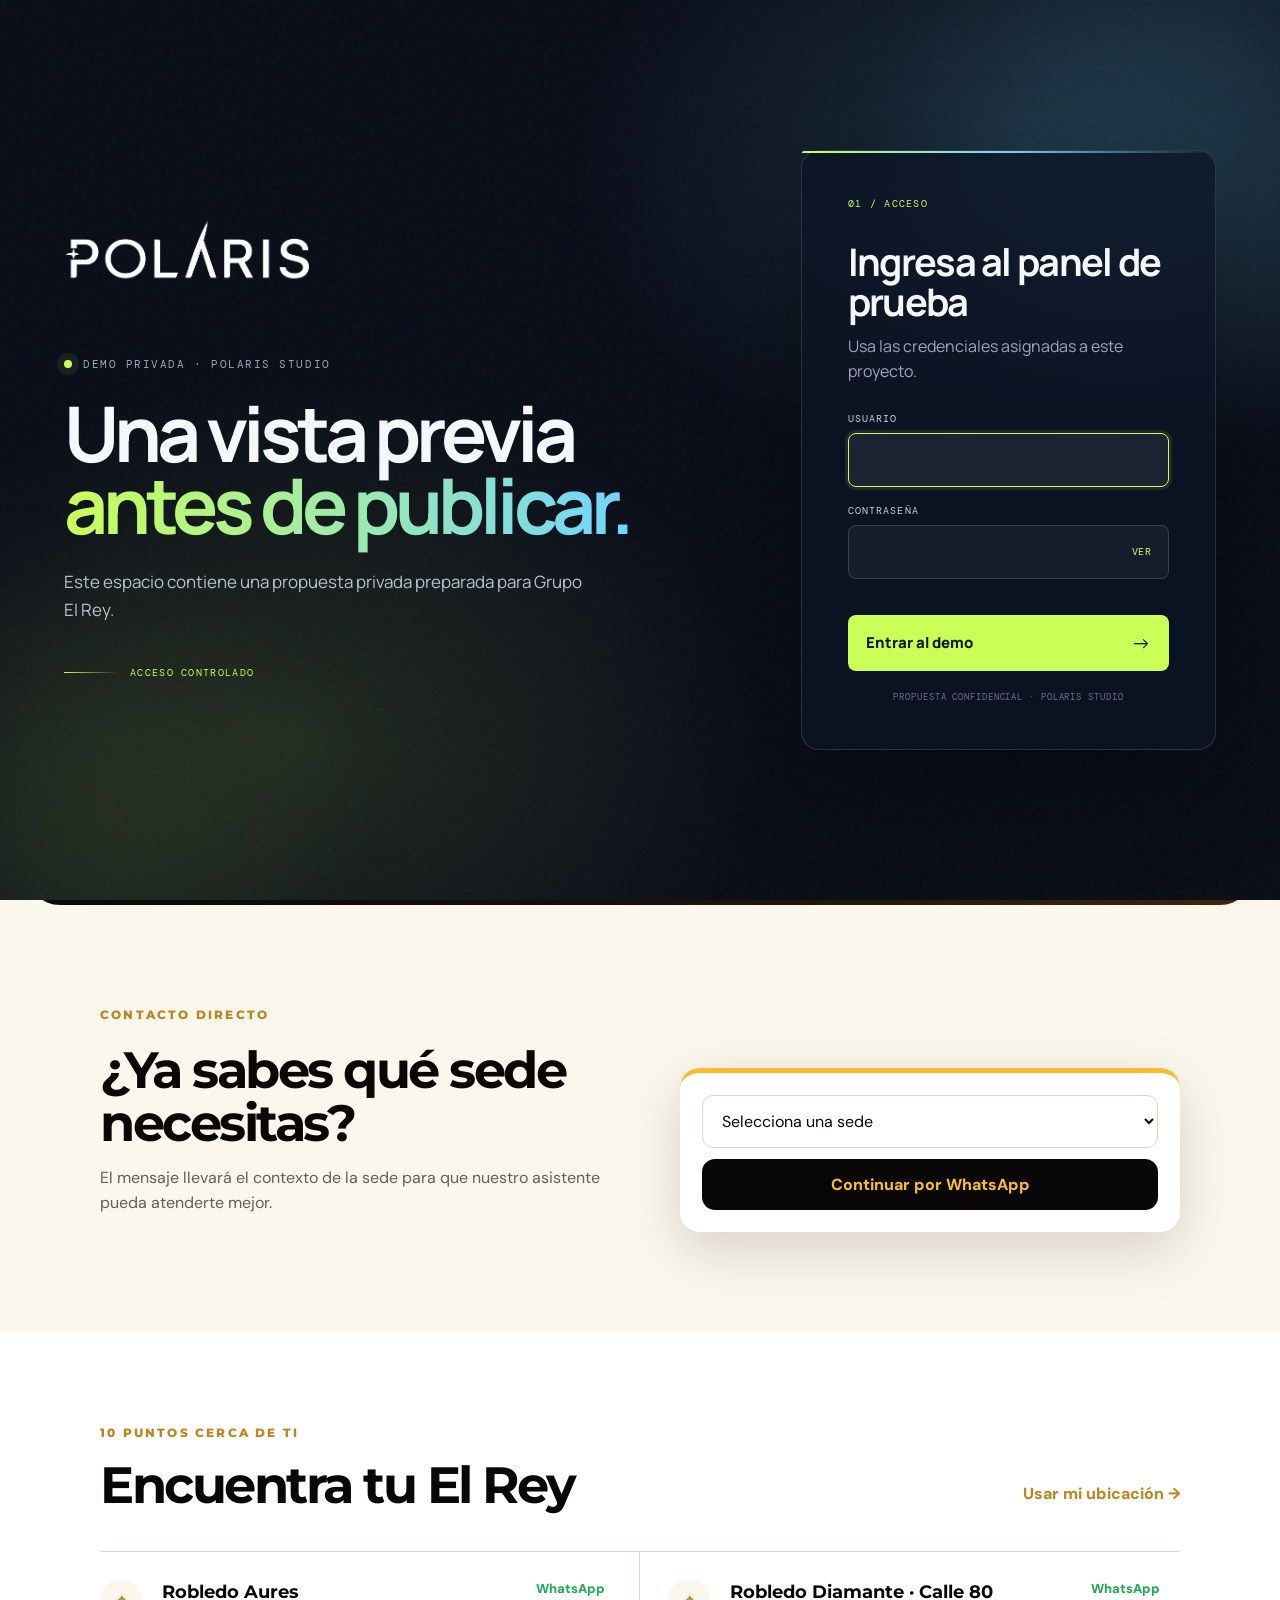
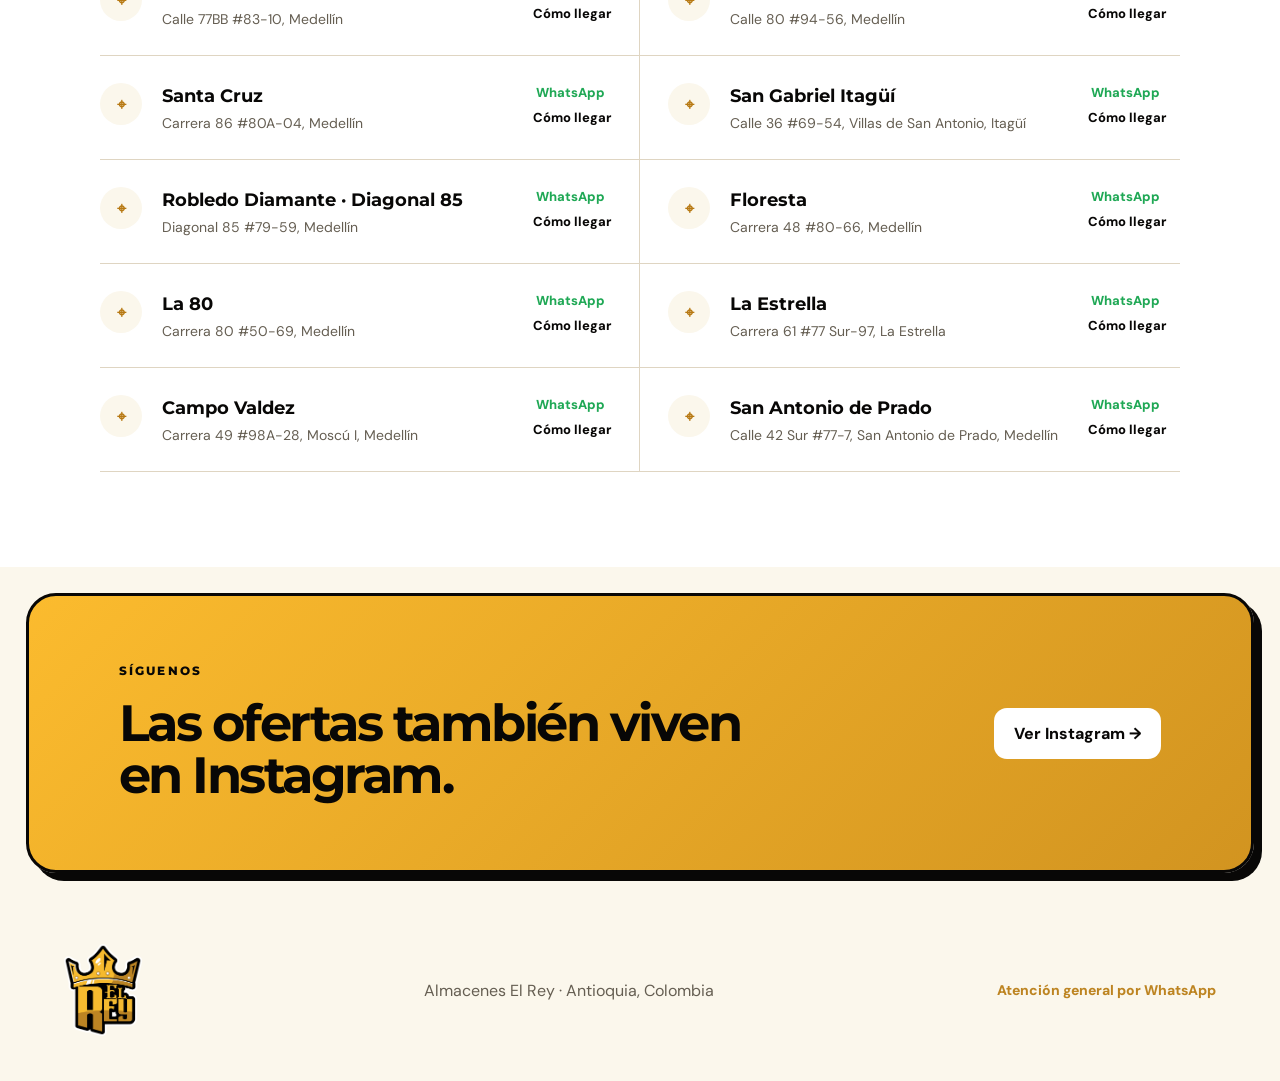
==== landing-grupo-el-rey/index.html @ f61a4a7b "Add files via upload" ====
<!doctype html>
<html lang="es">
<head>
  <meta charset="utf-8">
  <meta name="viewport" content="width=device-width, initial-scale=1">
  <meta name="description" content="Ofertas, sedes y atención por WhatsApp de Almacenes El Rey.">
  <meta name="theme-color" content="#fbbb2e">
  <title>Almacenes El Rey | Encuentra tu sede</title>
  <link rel="preconnect" href="https://fonts.googleapis.com">
  <link rel="preconnect" href="https://fonts.gstatic.com" crossorigin>
  <link href="https://fonts.googleapis.com/css2?family=DM+Sans:wght@400;500;600;700&family=Montserrat:wght@700;800;900&display=swap" rel="stylesheet">
  <link href="https://fonts.googleapis.com/css2?family=DM+Mono&family=Manrope:wght@400;500;600;700;800&display=swap" rel="stylesheet">
  <link rel="stylesheet" href="styles.css">
</head>
<body class="demo-locked">
  <section class="access-gate" id="accessGate" aria-labelledby="accessTitle">
    <div class="access-noise" aria-hidden="true"></div>
    <div class="access-orb access-orb-one" aria-hidden="true"></div>
    <div class="access-orb access-orb-two" aria-hidden="true"></div>
    <div class="access-shell">
      <div class="access-intro">
        <img src="assets/polaris-logo-white.png" alt="Polaris Studio" class="access-logo">
        <p class="access-kicker"><span></span> DEMO PRIVADA · POLARIS STUDIO</p>
        <h1>Una vista previa<br><em>antes de publicar.</em></h1>
        <p>Este espacio contiene una propuesta privada preparada para Grupo El Rey.</p>
        <div class="access-signal" aria-hidden="true"><i></i><span>ACCESO CONTROLADO</span></div>
      </div>

      <form class="access-card" id="accessForm" novalidate>
        <div class="access-card-index">01 / ACCESO</div>
        <h2 id="accessTitle">Ingresa al panel de prueba</h2>
        <p>Usa las credenciales asignadas a este proyecto.</p>
        <label for="accessUser">Usuario</label>
        <input id="accessUser" name="username" type="text" autocomplete="username" autocapitalize="none" spellcheck="false" required>
        <label for="accessPassword">Contraseña</label>
        <div class="password-field">
          <input id="accessPassword" name="password" type="password" autocomplete="current-password" required>
          <button type="button" id="togglePassword" aria-label="Mostrar contraseña">VER</button>
        </div>
        <p class="access-error" id="accessError" role="alert" aria-live="polite"></p>
        <button class="access-submit" type="submit"><span>Entrar al demo</span><b>→</b></button>
        <small>Propuesta confidencial · Polaris Studio</small>
      </form>
    </div>
  </section>

  <header class="site-header">
    <a class="brand" href="#inicio" aria-label="Almacenes El Rey, inicio">
      <img src="assets/elreylogo.png" alt="Almacenes El Rey">
    </a>
    <nav aria-label="Navegación principal">
      <a href="#sedes">Sedes</a>
      <button class="nav-contact" data-action="general">Atención general</button>
    </nav>
  </header>

  <main id="inicio">
    <section class="hero">
      <div class="hero-content">
        <p class="eyebrow">OFERTA DE TEMPORADA</p>
        <h1>Los precios bajos<br><em>mandan aquí.</em></h1>
        <p class="hero-copy">Encuentra promociones para tu hogar y habla directamente con el equipo de tu sede El Rey.</p>
        <div class="hero-actions">
          <button class="button button-primary" data-action="open-locations">Hablar por WhatsApp <span>→</span></button>
          <button class="button button-light" data-action="locate">⌖ Encontrar sede cercana</button>
        </div>
      </div>
      <div class="hero-art" aria-hidden="true">
        <span class="deal-label">PRECIO<br>DE REY</span>
        <img class="hero-logo" src="assets/elreylogo.png" alt="">
        <span class="burst burst-one"></span><span class="burst burst-two"></span>
      </div>
    </section>

    <section class="route-panel" id="routePanel" aria-live="polite" hidden></section>

    <section class="quick-choice">
      <div>
        <p class="eyebrow red">CONTACTO DIRECTO</p>
        <h2>¿Ya sabes qué sede necesitas?</h2>
        <p>El mensaje llevará el contexto de la sede para que nuestro asistente pueda atenderte mejor.</p>
      </div>
      <form id="locationForm" class="location-form">
        <label class="sr-only" for="locationSelect">Selecciona una sede</label>
        <select id="locationSelect" required><option value="">Selecciona una sede</option></select>
        <button class="button button-dark" type="submit">Continuar por WhatsApp</button>
      </form>
    </section>

    <section class="locations-section" id="sedes">
      <div class="section-heading">
        <div><p class="eyebrow red">10 PUNTOS CERCA DE TI</p><h2>Encuentra tu El Rey</h2></div>
        <button class="text-link" data-action="locate">Usar mi ubicación →</button>
      </div>
      <div class="locations-grid" id="locationsGrid"></div>
    </section>

    <section class="social-band">
      <div><p class="eyebrow">SÍGUENOS</p><h2>Las ofertas también viven en Instagram.</h2></div>
      <a class="button button-light" id="instagramLink" href="#" target="_blank" rel="noopener noreferrer">Ver Instagram →</a>
    </section>
  </main>

  <footer>
    <a class="brand brand-footer" href="#inicio" aria-label="Almacenes El Rey, inicio"><img src="assets/elreylogo.png" alt="Almacenes El Rey"></a>
    <p>Almacenes El Rey · Antioquia, Colombia</p>
    <button class="text-link footer-link" data-action="general">Atención general por WhatsApp</button>
  </footer>

  <button class="whatsapp-float" data-action="open-locations" aria-label="Abrir opciones de WhatsApp">WA</button>

  <div class="modal" id="locationsModal" aria-hidden="true">
    <div class="modal-backdrop" data-action="close-modal"></div>
    <section class="modal-card" role="dialog" aria-modal="true" aria-labelledby="modalTitle">
      <button class="modal-close" data-action="close-modal" aria-label="Cerrar">×</button>
      <p class="eyebrow red">WHATSAPP</p>
      <h2 id="modalTitle">¿Cómo podemos ayudarte?</h2>
      <p>Elige una sede, encuéntrala con tu ubicación o entra a atención general.</p>
      <label for="modalLocationSelect">Selecciona una sede</label>
      <select id="modalLocationSelect"><option value="">Selecciona una sede</option></select>
      <button class="button button-primary full" data-action="modal-location">Hablar con esta sede</button>
      <button class="button button-outline full" data-action="locate">⌖ Encontrar la más cercana</button>
      <button class="text-link modal-general" data-action="general">Necesito atención general →</button>
    </section>
  </div>

  <div class="toast" id="toast" role="status" aria-live="polite"></div>
  <script src="app.js" defer></script>
</body>
</html>
---- landing-grupo-el-rey/styles.css ----
:root{--red:#b77913;--red-dark:#8f5d0d;--gold:#fbbb2e;--gold-dark:#bd8421;--cream:#fbf7ec;--ink:#080706;--muted:#655e52;--line:#dfd5c2;--white:#fff;--green:#1fa855;--shadow:0 18px 55px rgba(28,20,5,.16)}
*{box-sizing:border-box}html{scroll-behavior:smooth}body{margin:0;background:var(--cream);color:var(--ink);font-family:"DM Sans",sans-serif}button,select{font:inherit}button,a{touch-action:manipulation}button{cursor:pointer}.site-header{height:78px;padding:0 clamp(20px,5vw,72px);display:flex;align-items:center;justify-content:space-between;background:var(--cream);position:sticky;top:0;z-index:30;border-bottom:1px solid rgba(23,18,15,.08)}.brand{display:flex;align-items:center;gap:8px;color:var(--ink);font:800 23px/1 Montserrat,sans-serif;text-decoration:none;letter-spacing:-1px}.brand b{color:var(--red)}.brand-crown{font-size:31px;color:var(--red);transform:rotate(-8deg)}nav{display:flex;align-items:center;gap:28px}nav a,.nav-contact{border:0;background:none;color:var(--ink);font-weight:700;text-decoration:none}.nav-contact{background:var(--ink);color:white;padding:11px 17px;border-radius:99px}main{overflow:hidden}.hero{min-height:620px;margin:0 clamp(12px,2vw,28px);border-radius:0 0 34px 34px;background:var(--red);color:white;display:grid;grid-template-columns:1.05fr .95fr;position:relative;isolation:isolate}.hero-content{padding:clamp(70px,9vw,130px) clamp(26px,7vw,105px);z-index:2}.eyebrow{font:800 12px/1 Montserrat,sans-serif;letter-spacing:2.2px;margin:0 0 20px}.eyebrow.red{color:var(--red)}h1,h2,h3{font-family:Montserrat,sans-serif;margin-top:0}h1{font-size:clamp(47px,6.8vw,96px);line-height:.92;letter-spacing:-5px;margin-bottom:28px}h1 em{font-style:normal;color:#ffd75a}.hero-copy{font-size:clamp(17px,1.4vw,21px);line-height:1.55;max-width:600px;margin-bottom:35px}.hero-actions{display:flex;gap:12px;flex-wrap:wrap}.button{border:0;border-radius:13px;padding:15px 20px;font-weight:800;text-decoration:none;display:inline-flex;align-items:center;justify-content:center;gap:12px;transition:transform .18s,box-shadow .18s}.button:hover{transform:translateY(-2px);box-shadow:0 10px 25px rgba(0,0,0,.16)}.button-primary{background:#ffd75a;color:var(--ink)}.button-light{background:white;color:var(--ink)}.button-dark{background:var(--ink);color:white}.button-outline{background:white;color:var(--ink);border:1px solid var(--line)}.hero-art{position:relative;display:grid;place-items:center;overflow:hidden}.giant-crown{font-size:clamp(210px,31vw,470px);color:#a60d1c;line-height:1;transform:rotate(-8deg);text-shadow:10px 15px 0 rgba(113,4,17,.23)}.deal-label{position:absolute;z-index:2;background:#ffd75a;color:var(--ink);border-radius:50%;width:132px;height:132px;display:grid;place-items:center;text-align:center;font:900 19px/1.05 Montserrat;transform:rotate(9deg);box-shadow:9px 10px 0 var(--ink)}.burst{position:absolute;width:40px;height:40px;background:white;clip-path:polygon(50% 0,61% 38%,100% 50%,61% 61%,50% 100%,39% 61%,0 50%,39% 38%)}.burst-one{top:18%;left:18%}.burst-two{bottom:15%;right:14%;transform:scale(.55)}.route-panel{max-width:1180px;margin:28px auto 0;padding:0 clamp(20px,4vw,50px)}.route-box{background:white;border-radius:24px;padding:30px;box-shadow:var(--shadow)}.route-status{display:flex;align-items:center;gap:14px}.spinner{width:22px;height:22px;border:3px solid var(--line);border-top-color:var(--red);border-radius:50%;animation:spin .75s linear infinite}@keyframes spin{to{transform:rotate(360deg)}}.route-result-head{display:flex;justify-content:space-between;gap:22px;align-items:start}.route-result-head h2{font-size:clamp(26px,4vw,40px);margin-bottom:8px}.route-metrics{display:flex;gap:10px;flex-wrap:wrap}.metric{background:var(--cream);padding:13px 16px;border-radius:12px;min-width:120px}.metric strong{display:block;font:800 20px Montserrat}.metric small{color:var(--muted)}.route-actions{display:flex;gap:10px;flex-wrap:wrap;margin-top:22px}.alternatives{margin-top:25px;padding-top:20px;border-top:1px solid var(--line)}.alternative{display:flex;justify-content:space-between;align-items:center;padding:12px 0;gap:15px}.quick-choice{max-width:1180px;margin:0 auto;padding:100px clamp(20px,4vw,50px);display:grid;grid-template-columns:1fr 1fr;gap:80px;align-items:end}.quick-choice h2,.section-heading h2,.social-band h2{font-size:clamp(34px,4vw,54px);line-height:1.02;letter-spacing:-2.5px;margin-bottom:15px}.quick-choice p{color:var(--muted);line-height:1.6}.location-form{display:grid;gap:11px;background:white;padding:22px;border-radius:20px;box-shadow:var(--shadow)}select{width:100%;min-height:53px;border:1px solid var(--line);background:white;border-radius:11px;padding:0 15px;color:var(--ink)}.locations-section{background:white;padding:95px max(20px,calc((100% - 1080px)/2));}.section-heading{display:flex;align-items:end;justify-content:space-between;gap:25px;margin-bottom:40px}.section-heading h2{margin-bottom:0}.text-link{border:0;background:transparent;color:var(--red);font-weight:800;padding:7px 0}.locations-grid{display:grid;grid-template-columns:repeat(2,1fr);border-top:1px solid var(--line)}.location-card{padding:27px 14px 27px 0;border-bottom:1px solid var(--line);display:grid;grid-template-columns:48px 1fr auto;gap:14px;align-items:start}.location-card:nth-child(odd){border-right:1px solid var(--line);padding-right:28px}.location-card:nth-child(even){padding-left:28px}.pin{width:42px;height:42px;background:var(--cream);border-radius:50%;display:grid;place-items:center;color:var(--red);font-weight:900}.location-card h3{margin:2px 0 7px;font-size:18px}.location-card p{margin:0;color:var(--muted);font-size:14px}.card-actions{display:flex;flex-direction:column;align-items:end;gap:7px}.card-actions a,.card-actions button{font-size:13px;font-weight:800;color:var(--ink);background:none;border:0;text-decoration:none;white-space:nowrap}.card-actions .wa{color:var(--green)}.social-band{margin:26px;min-height:280px;border-radius:30px;padding:55px clamp(25px,7vw,95px);display:flex;align-items:center;justify-content:space-between;gap:35px;background:var(--ink);color:white}.social-band h2{max-width:690px;margin:0}.social-band .eyebrow{color:#ffb3bd}footer{padding:55px clamp(20px,5vw,72px);display:flex;justify-content:space-between;align-items:center;gap:25px}.brand-footer{font-size:20px}footer p{color:var(--muted)}.footer-link{font-size:14px}.whatsapp-float{position:fixed;right:22px;bottom:22px;z-index:25;width:58px;height:58px;border:0;border-radius:50%;background:var(--green);color:white;font-weight:900;box-shadow:0 10px 25px rgba(0,0,0,.25)}.modal{position:fixed;inset:0;z-index:50;display:none;place-items:center;padding:20px}.modal.open{display:grid}.modal-backdrop{position:absolute;inset:0;background:rgba(14,9,8,.72);backdrop-filter:blur(6px)}.modal-card{position:relative;width:min(520px,100%);background:var(--cream);border-radius:25px;padding:36px;box-shadow:var(--shadow)}.modal-card h2{font-size:34px;letter-spacing:-1.5px;margin-bottom:12px}.modal-card>p:not(.eyebrow){color:var(--muted);line-height:1.5}.modal-card label{display:block;font-size:13px;font-weight:800;margin:25px 0 8px}.modal-card .full{width:100%;margin-top:10px}.modal-close{position:absolute;right:18px;top:15px;background:none;border:0;font-size:30px}.modal-general{display:block;margin:15px auto 0}.toast{position:fixed;left:50%;bottom:25px;z-index:80;transform:translate(-50%,120px);background:var(--ink);color:white;padding:13px 18px;border-radius:10px;opacity:0;transition:.25s;max-width:calc(100% - 30px);text-align:center}.toast.show{transform:translate(-50%,0);opacity:1}.sr-only{position:absolute;width:1px;height:1px;padding:0;margin:-1px;overflow:hidden;clip:rect(0,0,0,0);white-space:nowrap;border:0}
@media(max-width:800px){.site-header{height:68px}.site-header nav>a{display:none}.nav-contact{padding:9px 13px}.hero{grid-template-columns:1fr;min-height:690px}.hero-content{padding:75px 26px 35px}.hero-art{position:absolute;right:-70px;bottom:-45px;opacity:.38}.deal-label{right:90px;bottom:115px;opacity:1}.quick-choice{grid-template-columns:1fr;gap:26px;padding:75px 22px}.locations-section{padding:75px 22px}.locations-grid{grid-template-columns:1fr}.location-card:nth-child(n){border-right:0;padding:22px 0}.social-band{margin:12px;align-items:flex-start;flex-direction:column;padding:45px 25px}footer{flex-direction:column;align-items:flex-start}.route-result-head{flex-direction:column}}
@media(max-width:520px){h1{letter-spacing:-3px}.hero{margin:0 7px;border-radius:0 0 23px 23px}.hero-actions{display:grid}.hero-actions .button{width:100%}.section-heading{align-items:start;flex-direction:column}.location-card{grid-template-columns:40px 1fr}.card-actions{grid-column:2;flex-direction:row;align-items:center;gap:18px;margin-top:5px}.modal-card{padding:30px 22px}.route-box{padding:22px}.route-metrics{display:grid;grid-template-columns:1fr 1fr;width:100%}}
@media(prefers-reduced-motion:reduce){html{scroll-behavior:auto}.button,.toast{transition:none}.spinner{animation:none}}

/* Identidad visual oficial: negro, dorado y blanco */
.site-header{height:88px}
.brand{font:inherit;letter-spacing:normal}
.brand img{display:block;width:auto;height:72px;object-fit:contain}
.brand-crown,.brand>span{display:none}
.nav-contact{color:var(--gold);border:2px solid var(--ink)}
.hero{background:linear-gradient(120deg,#050505 0%,#15110a 62%,#3d2809 100%);overflow:hidden}
.hero:before{content:"";position:absolute;inset:0;background:radial-gradient(circle at 82% 48%,rgba(251,187,46,.24),transparent 34%);pointer-events:none}
.hero-copy{color:#f5eddc}
h1 em{color:var(--gold)}
.button-primary{background:var(--gold);border:1px solid #d99a18}
.button-dark{color:var(--gold)}
.hero-logo{width:min(72%,430px);height:auto;filter:drop-shadow(16px 24px 0 rgba(0,0,0,.22));transform:rotate(2deg)}
.deal-label{left:10%;top:19%;background:var(--gold);transform:rotate(-9deg);box-shadow:9px 10px 0 var(--gold-dark);border:3px solid var(--ink)}
.burst{background:var(--gold)}
.burst-one{top:12%;left:auto;right:12%}
.burst-two{bottom:13%;right:auto;left:12%}
.eyebrow.red,.text-link{color:var(--gold-dark)}
.location-form{border-top:5px solid var(--gold)}
.social-band{background:linear-gradient(135deg,var(--gold) 0%,#d29420 100%);color:var(--ink);border:3px solid var(--ink);box-shadow:8px 8px 0 var(--ink)}
.social-band .eyebrow{color:var(--ink)}
.brand-footer img{height:92px}
footer{padding-top:45px;padding-bottom:45px}

@media(max-width:800px){
  .site-header{height:74px}
  .brand img{height:60px}
  .hero-content{padding-bottom:260px}
  .hero-art{right:-55px;bottom:-120px;width:390px;height:440px;opacity:.42}
  .hero-logo{width:80%;filter:drop-shadow(10px 15px 0 rgba(0,0,0,.2))}
  .deal-label{left:2%;right:auto;top:16%;bottom:auto;opacity:1;transform:scale(.72) rotate(-9deg)}
}

/* Movimiento y adaptación fina para teléfono */
html{scroll-padding-top:92px}
.site-header{transition:height .25s ease,box-shadow .25s ease,background-color .25s ease}
.site-header.is-scrolled{height:70px;box-shadow:0 8px 28px rgba(8,7,6,.12);background:rgba(251,247,236,.94);backdrop-filter:blur(12px)}
.site-header.is-scrolled .brand img{height:57px}
.brand img{transition:height .25s ease}
.hero-logo{animation:logo-float 5.5s ease-in-out infinite}
.deal-label{animation:badge-float 4s ease-in-out infinite}
.burst{animation:twinkle 2.8s ease-in-out infinite}
.burst-two{animation-delay:1.2s}
@keyframes logo-float{0%,100%{transform:translateY(0) rotate(2deg)}50%{transform:translateY(-12px) rotate(1deg)}}
@keyframes badge-float{0%,100%{translate:0 0}50%{translate:0 -9px}}
@keyframes twinkle{0%,100%{opacity:.45;rotate:0deg;scale:.8}50%{opacity:1;rotate:45deg;scale:1.08}}
.reveal{opacity:0;transform:translateY(34px);transition:opacity .7s cubic-bezier(.2,.7,.2,1),transform .7s cubic-bezier(.2,.7,.2,1)}
.reveal.reveal-left{transform:translateX(-34px)}
.reveal.reveal-right{transform:translateX(34px)}
.reveal.is-visible{opacity:1;transform:none}
.location-card.reveal{transition-delay:var(--reveal-delay,0ms)}
.location-card{transition:opacity .7s cubic-bezier(.2,.7,.2,1),transform .25s ease,background-color .25s ease}
.location-card:hover{background:#fffaf0;transform:translateY(-3px)}
.button:focus-visible,.text-link:focus-visible,.card-actions a:focus-visible,.card-actions button:focus-visible,select:focus-visible{outline:3px solid var(--gold);outline-offset:3px}

@media(max-width:800px){
  html{scroll-padding-top:80px}
  body{min-width:280px}
  .site-header{padding-left:max(16px,env(safe-area-inset-left));padding-right:max(16px,env(safe-area-inset-right))}
  .site-header.is-scrolled{height:64px}
  .site-header.is-scrolled .brand img{height:50px}
  .hero{min-height:min(760px,calc(100svh - 74px));}
  .hero-content{padding-top:clamp(62px,12vw,82px);padding-left:26px;padding-right:26px}
  .hero-actions{display:grid;grid-template-columns:1fr;width:100%;max-width:520px;gap:12px}
  .hero-actions .button{width:100%;min-height:56px;padding:16px 20px;text-align:center}
  .hero-art{pointer-events:none}
  .quick-choice,.locations-section{padding-top:68px;padding-bottom:68px}
  .location-form{padding:18px}
  .button,select,.nav-contact{min-height:48px}
  .text-link,.card-actions a,.card-actions button{min-height:44px;display:inline-flex;align-items:center}
  .whatsapp-float{right:max(16px,env(safe-area-inset-right));bottom:max(16px,env(safe-area-inset-bottom));width:60px;height:60px}
  .modal{padding:max(14px,env(safe-area-inset-top)) max(14px,env(safe-area-inset-right)) max(14px,env(safe-area-inset-bottom)) max(14px,env(safe-area-inset-left))}
  .modal-card{max-height:calc(100dvh - 28px);overflow-y:auto;overscroll-behavior:contain}
  .social-band{box-shadow:5px 5px 0 var(--ink)}
}

@media(max-width:520px){
  .site-header nav{gap:0}
  .nav-contact{font-size:13px;padding:8px 13px}
  h1{font-size:clamp(42px,13.2vw,60px);line-height:.94;letter-spacing:-2.8px}
  .hero-copy{font-size:17px}
  .hero-content{padding-left:26px;padding-right:26px;padding-bottom:265px}
  .quick-choice h2,.section-heading h2,.social-band h2{font-size:clamp(32px,10.5vw,44px);letter-spacing:-1.7px}
  .quick-choice,.locations-section{padding-left:18px;padding-right:18px}
  .location-card:nth-child(n){gap:11px}
  .card-actions{gap:22px;flex-wrap:wrap}
  .social-band{margin:9px;border-radius:22px;padding:38px 21px}
  footer{padding-left:22px;padding-right:22px;padding-bottom:max(38px,env(safe-area-inset-bottom))}
  .brand-footer img{height:82px}
}

@media(max-width:350px){
  .brand img{height:52px}
  .nav-contact{font-size:12px;padding:7px 10px}
  .hero-content{padding-left:20px;padding-right:20px}
  h1{font-size:40px}
  .hero-art{right:-95px}
  .deal-label{left:-5%}
  .location-card{grid-template-columns:36px 1fr}
  .pin{width:36px;height:36px}
}

@media(prefers-reduced-motion:reduce){
  .hero-logo,.deal-label,.burst{animation:none}
  .reveal,.reveal.reveal-left,.reveal.reveal-right{opacity:1;transform:none;transition:none}
  .site-header,.brand img,.location-card{transition:none}
}

/* Acceso de demostración inspirado en Polaris Studio */
body.demo-locked{overflow:hidden}
.access-gate{position:fixed;inset:0;z-index:1000;display:grid;place-items:center;min-height:100dvh;padding:clamp(22px,5vw,72px);overflow:auto;background:radial-gradient(ellipse at 80% 18%,rgba(112,213,255,.16),transparent 31%),radial-gradient(ellipse at 23% 82%,rgba(202,255,88,.12),transparent 34%),#070b16;color:#f5f7fa;font-family:Manrope,Arial,sans-serif;transition:opacity .35s ease,visibility .35s ease}
body:not(.demo-locked) .access-gate{opacity:0;visibility:hidden;pointer-events:none}
.access-noise{pointer-events:none;position:absolute;inset:0;opacity:.04;background-image:url("data:image/svg+xml,%3Csvg viewBox='0 0 240 240' xmlns='http://www.w3.org/2000/svg'%3E%3Cfilter id='n'%3E%3CfeTurbulence type='fractalNoise' baseFrequency='.9' numOctaves='3' stitchTiles='stitch'/%3E%3C/filter%3E%3Crect width='100%25' height='100%25' filter='url(%23n)'/%3E%3C/svg%3E");mix-blend-mode:screen}
.access-orb{position:absolute;border-radius:50%;filter:blur(90px);pointer-events:none}.access-orb-one{width:32vw;aspect-ratio:1;background:rgba(112,213,255,.11);right:-10%;top:-8%}.access-orb-two{width:28vw;aspect-ratio:1;background:rgba(202,255,88,.08);left:-8%;bottom:-12%}
.access-shell{position:relative;z-index:1;width:min(1180px,100%);display:grid;grid-template-columns:1.1fr minmax(340px,.72fr);gap:clamp(55px,8vw,120px);align-items:center}
.access-intro{max-width:660px}.access-logo{display:block;width:min(245px,60%);height:auto;margin-bottom:clamp(48px,8vh,88px)}.access-kicker{display:flex;align-items:center;gap:11px;margin:0 0 26px;color:#9da7b7;font:11px 'DM Mono',monospace;letter-spacing:.14em}.access-kicker span{width:8px;height:8px;border-radius:50%;background:#caff58;box-shadow:0 0 0 7px rgba(202,255,88,.08)}.access-intro h1{font-family:Manrope,Arial,sans-serif;font-size:clamp(46px,6vw,84px);line-height:.94;letter-spacing:-.065em;margin:0 0 26px}.access-intro h1 em{font-style:normal;background:linear-gradient(92deg,#caff58,#70d5ff);-webkit-background-clip:text;background-clip:text;color:transparent}.access-intro>p:not(.access-kicker){max-width:520px;color:#b9c2d0;font-size:17px;line-height:1.65}.access-signal{display:flex;align-items:center;gap:12px;margin-top:42px;color:#caff58;font:10px 'DM Mono',monospace;letter-spacing:.13em}.access-signal i{display:block;width:54px;height:1px;background:linear-gradient(90deg,#caff58,transparent)}
.access-card{position:relative;padding:clamp(28px,4vw,46px);background:rgba(13,21,38,.76);border:1px solid rgba(255,255,255,.13);border-radius:18px;box-shadow:0 32px 100px rgba(0,0,0,.35);backdrop-filter:blur(20px)}.access-card:before{content:"";position:absolute;inset:0 0 auto;height:2px;border-radius:18px 18px 0 0;background:linear-gradient(90deg,#caff58,#70d5ff,transparent)}.access-card-index{margin-bottom:32px;color:#caff58;font:10px 'DM Mono',monospace;letter-spacing:.13em}.access-card h2{font-family:Manrope,Arial,sans-serif;font-size:clamp(28px,3vw,38px);line-height:1.05;letter-spacing:-.045em;margin:0 0 12px}.access-card>p:not(.access-error){color:#9da7b7;line-height:1.55;margin:0 0 28px}.access-card label{display:block;margin:17px 0 8px;color:#cad1dc;font:10px 'DM Mono',monospace;letter-spacing:.11em;text-transform:uppercase}.access-card input{width:100%;height:54px;border:1px solid rgba(255,255,255,.16);border-radius:8px;background:rgba(255,255,255,.045);color:#fff;padding:0 15px;font:600 15px Manrope,Arial,sans-serif;outline:none;transition:border-color .2s,box-shadow .2s,background .2s}.access-card input:focus{border-color:#caff58;box-shadow:0 0 0 3px rgba(202,255,88,.1);background:rgba(255,255,255,.07)}.password-field{position:relative}.password-field input{padding-right:62px}.password-field button{position:absolute;right:7px;top:7px;height:40px;padding:0 10px;border:0;background:transparent;color:#caff58;font:10px 'DM Mono',monospace;letter-spacing:.08em}.access-error{min-height:22px;margin:10px 0 4px;color:#ff9f9f;font-size:13px}.access-submit{width:100%;min-height:56px;border:0;border-radius:8px;background:#caff58;color:#111b0b;padding:0 18px;display:flex;align-items:center;justify-content:space-between;font:800 15px Manrope,Arial,sans-serif;transition:transform .2s,box-shadow .2s}.access-submit:hover{transform:translateY(-2px);box-shadow:0 15px 35px rgba(202,255,88,.13)}.access-submit:disabled{opacity:.65;cursor:wait}.access-submit b{font-size:20px;font-weight:400}.access-card>small{display:block;margin-top:20px;text-align:center;color:#697386;font:9px 'DM Mono',monospace;letter-spacing:.1em;text-transform:uppercase}.access-card.is-invalid{animation:access-shake .35s ease}@keyframes access-shake{25%{transform:translateX(-7px)}50%{transform:translateX(6px)}75%{transform:translateX(-3px)}}
@media(max-width:820px){.access-gate{align-items:start}.access-shell{grid-template-columns:1fr;gap:42px}.access-intro{padding-top:12px}.access-logo{width:190px;margin-bottom:46px}.access-intro h1{font-size:clamp(43px,11vw,66px)}.access-intro>p:not(.access-kicker){font-size:16px}.access-signal{display:none}.access-card{width:100%;max-width:560px}}
@media(max-width:520px){.access-gate{padding:22px 16px 28px}.access-shell{gap:30px}.access-logo{width:165px;margin-bottom:38px}.access-intro h1{font-size:42px}.access-intro>p:not(.access-kicker){font-size:15px}.access-card{padding:27px 21px}.access-card-index{margin-bottom:24px}}
@media(prefers-reduced-motion:reduce){.access-gate,.access-card,.access-submit{transition:none}.access-card.is-invalid{animation:none}}
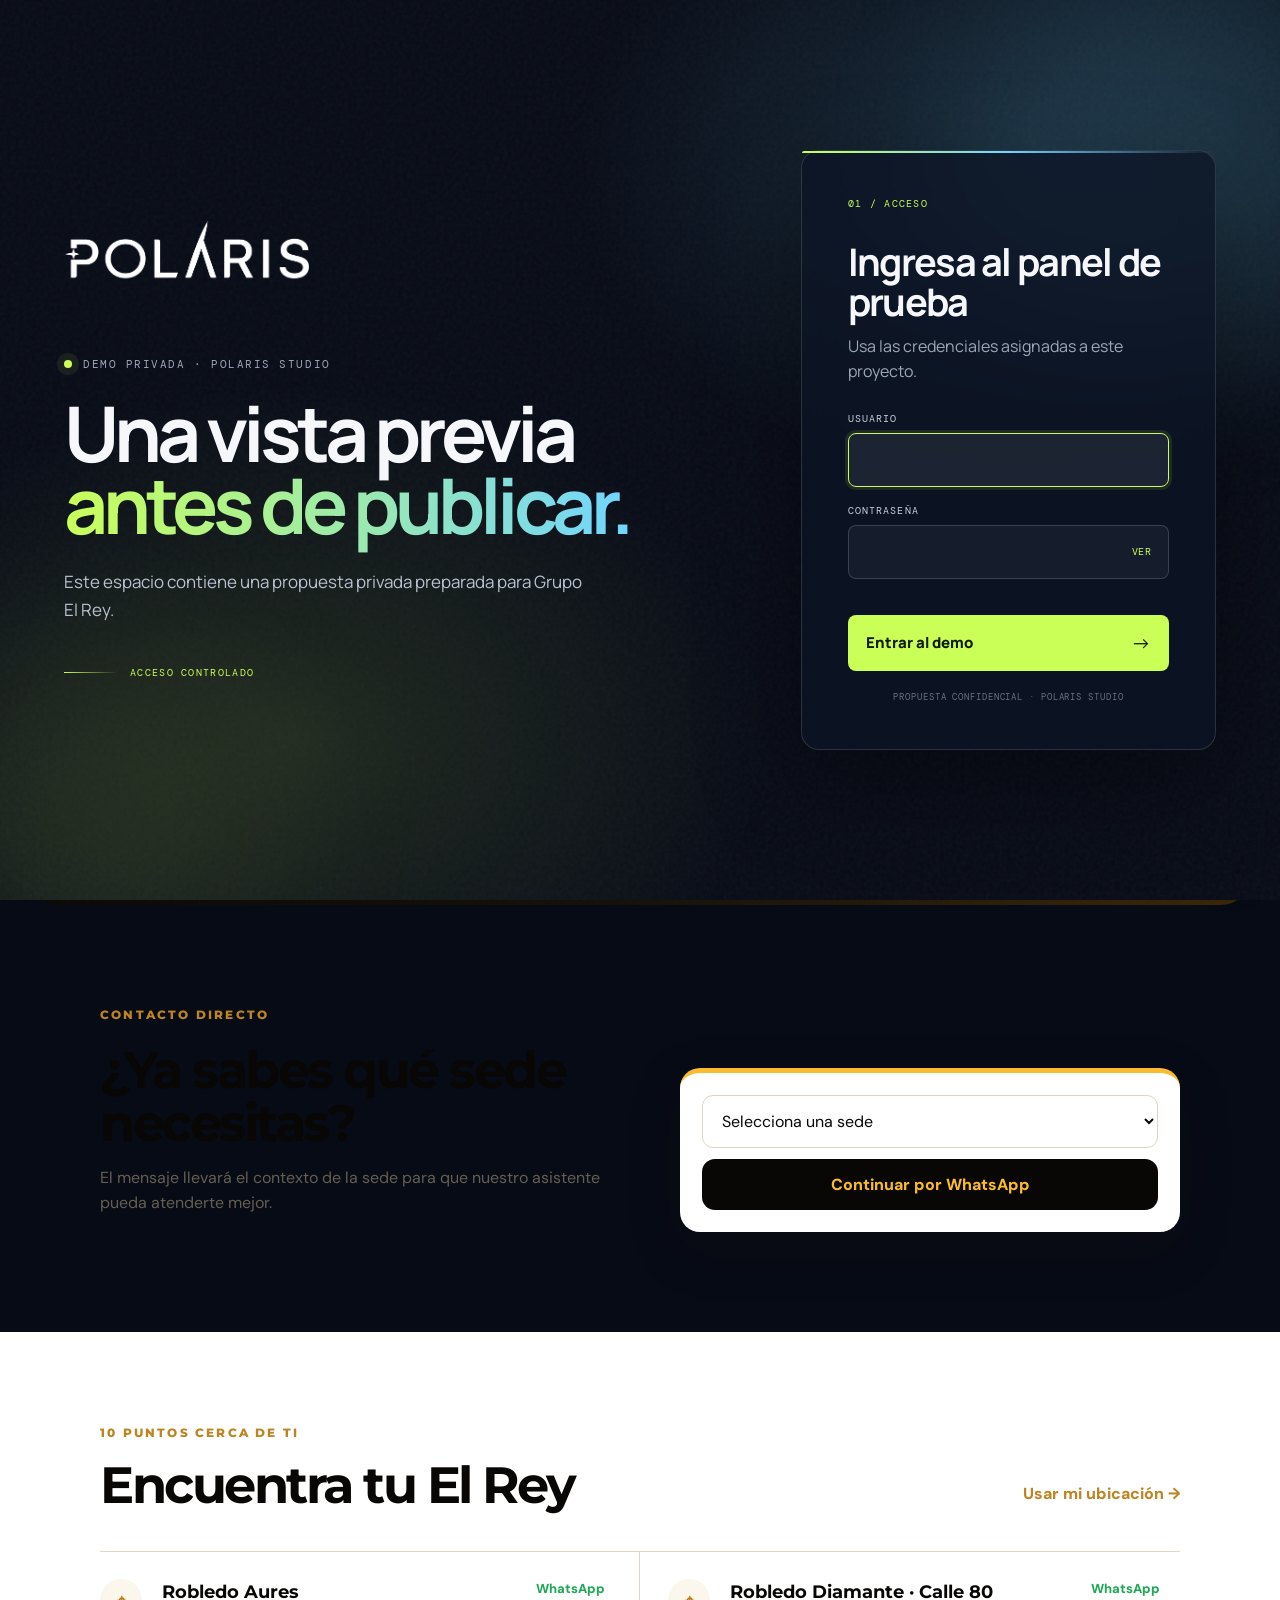
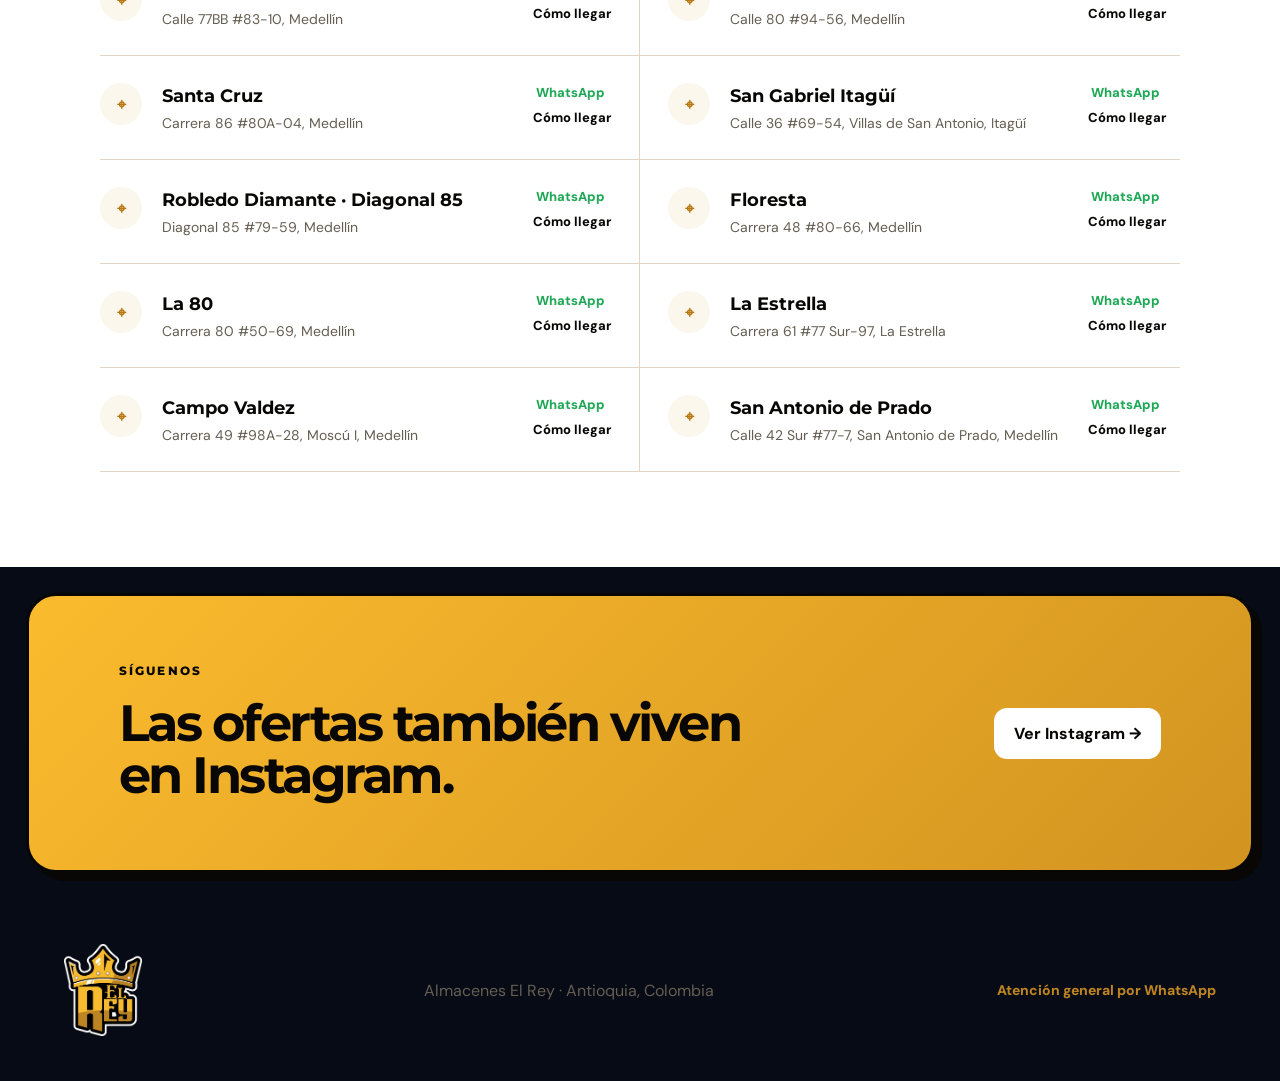
==== commit ca4025bd: "Add files via upload" ====
--- a/landing-grupo-el-rey/index.html
+++ b/landing-grupo-el-rey/index.html
@@ -1,10 +1,10 @@
 <!doctype html>
-<html lang="es">
+<html lang="es" class="demo-locked-root">
 <head>
   <meta charset="utf-8">
   <meta name="viewport" content="width=device-width, initial-scale=1">
   <meta name="description" content="Ofertas, sedes y atención por WhatsApp de Almacenes El Rey.">
-  <meta name="theme-color" content="#fbbb2e">
+  <meta name="theme-color" content="#070b16">
   <title>Almacenes El Rey | Encuentra tu sede</title>
   <link rel="preconnect" href="https://fonts.googleapis.com">
   <link rel="preconnect" href="https://fonts.gstatic.com" crossorigin>
--- a/landing-grupo-el-rey/styles.css
+++ b/landing-grupo-el-rey/styles.css
@@ -113,14 +113,16 @@
 }
 
 /* Acceso de demostración inspirado en Polaris Studio */
-body.demo-locked{overflow:hidden}
-.access-gate{position:fixed;inset:0;z-index:1000;display:grid;place-items:center;min-height:100dvh;padding:clamp(22px,5vw,72px);overflow:auto;background:radial-gradient(ellipse at 80% 18%,rgba(112,213,255,.16),transparent 31%),radial-gradient(ellipse at 23% 82%,rgba(202,255,88,.12),transparent 34%),#070b16;color:#f5f7fa;font-family:Manrope,Arial,sans-serif;transition:opacity .35s ease,visibility .35s ease}
+html.demo-locked-root,body.demo-locked{overflow:hidden;background:#070b16}
+.access-gate{position:fixed;inset:0;z-index:1000;display:grid;place-items:center;width:100%;max-width:100vw;min-height:100dvh;padding:max(clamp(22px,5vw,72px),env(safe-area-inset-top)) max(clamp(22px,5vw,72px),env(safe-area-inset-right)) max(clamp(22px,5vw,72px),env(safe-area-inset-bottom)) max(clamp(22px,5vw,72px),env(safe-area-inset-left));overflow-x:hidden;overflow-y:auto;overscroll-behavior:none;scrollbar-width:none;background:radial-gradient(ellipse at 80% 18%,rgba(112,213,255,.16),transparent 31%),radial-gradient(ellipse at 23% 82%,rgba(202,255,88,.12),transparent 34%),#070b16;color:#f5f7fa;font-family:Manrope,Arial,sans-serif;transition:opacity .35s ease,visibility .35s ease}
+.access-gate::-webkit-scrollbar{display:none}
 body:not(.demo-locked) .access-gate{opacity:0;visibility:hidden;pointer-events:none}
 .access-noise{pointer-events:none;position:absolute;inset:0;opacity:.04;background-image:url("data:image/svg+xml,%3Csvg viewBox='0 0 240 240' xmlns='http://www.w3.org/2000/svg'%3E%3Cfilter id='n'%3E%3CfeTurbulence type='fractalNoise' baseFrequency='.9' numOctaves='3' stitchTiles='stitch'/%3E%3C/filter%3E%3Crect width='100%25' height='100%25' filter='url(%23n)'/%3E%3C/svg%3E");mix-blend-mode:screen}
 .access-orb{position:absolute;border-radius:50%;filter:blur(90px);pointer-events:none}.access-orb-one{width:32vw;aspect-ratio:1;background:rgba(112,213,255,.11);right:-10%;top:-8%}.access-orb-two{width:28vw;aspect-ratio:1;background:rgba(202,255,88,.08);left:-8%;bottom:-12%}
 .access-shell{position:relative;z-index:1;width:min(1180px,100%);display:grid;grid-template-columns:1.1fr minmax(340px,.72fr);gap:clamp(55px,8vw,120px);align-items:center}
 .access-intro{max-width:660px}.access-logo{display:block;width:min(245px,60%);height:auto;margin-bottom:clamp(48px,8vh,88px)}.access-kicker{display:flex;align-items:center;gap:11px;margin:0 0 26px;color:#9da7b7;font:11px 'DM Mono',monospace;letter-spacing:.14em}.access-kicker span{width:8px;height:8px;border-radius:50%;background:#caff58;box-shadow:0 0 0 7px rgba(202,255,88,.08)}.access-intro h1{font-family:Manrope,Arial,sans-serif;font-size:clamp(46px,6vw,84px);line-height:.94;letter-spacing:-.065em;margin:0 0 26px}.access-intro h1 em{font-style:normal;background:linear-gradient(92deg,#caff58,#70d5ff);-webkit-background-clip:text;background-clip:text;color:transparent}.access-intro>p:not(.access-kicker){max-width:520px;color:#b9c2d0;font-size:17px;line-height:1.65}.access-signal{display:flex;align-items:center;gap:12px;margin-top:42px;color:#caff58;font:10px 'DM Mono',monospace;letter-spacing:.13em}.access-signal i{display:block;width:54px;height:1px;background:linear-gradient(90deg,#caff58,transparent)}
 .access-card{position:relative;padding:clamp(28px,4vw,46px);background:rgba(13,21,38,.76);border:1px solid rgba(255,255,255,.13);border-radius:18px;box-shadow:0 32px 100px rgba(0,0,0,.35);backdrop-filter:blur(20px)}.access-card:before{content:"";position:absolute;inset:0 0 auto;height:2px;border-radius:18px 18px 0 0;background:linear-gradient(90deg,#caff58,#70d5ff,transparent)}.access-card-index{margin-bottom:32px;color:#caff58;font:10px 'DM Mono',monospace;letter-spacing:.13em}.access-card h2{font-family:Manrope,Arial,sans-serif;font-size:clamp(28px,3vw,38px);line-height:1.05;letter-spacing:-.045em;margin:0 0 12px}.access-card>p:not(.access-error){color:#9da7b7;line-height:1.55;margin:0 0 28px}.access-card label{display:block;margin:17px 0 8px;color:#cad1dc;font:10px 'DM Mono',monospace;letter-spacing:.11em;text-transform:uppercase}.access-card input{width:100%;height:54px;border:1px solid rgba(255,255,255,.16);border-radius:8px;background:rgba(255,255,255,.045);color:#fff;padding:0 15px;font:600 15px Manrope,Arial,sans-serif;outline:none;transition:border-color .2s,box-shadow .2s,background .2s}.access-card input:focus{border-color:#caff58;box-shadow:0 0 0 3px rgba(202,255,88,.1);background:rgba(255,255,255,.07)}.password-field{position:relative}.password-field input{padding-right:62px}.password-field button{position:absolute;right:7px;top:7px;height:40px;padding:0 10px;border:0;background:transparent;color:#caff58;font:10px 'DM Mono',monospace;letter-spacing:.08em}.access-error{min-height:22px;margin:10px 0 4px;color:#ff9f9f;font-size:13px}.access-submit{width:100%;min-height:56px;border:0;border-radius:8px;background:#caff58;color:#111b0b;padding:0 18px;display:flex;align-items:center;justify-content:space-between;font:800 15px Manrope,Arial,sans-serif;transition:transform .2s,box-shadow .2s}.access-submit:hover{transform:translateY(-2px);box-shadow:0 15px 35px rgba(202,255,88,.13)}.access-submit:disabled{opacity:.65;cursor:wait}.access-submit b{font-size:20px;font-weight:400}.access-card>small{display:block;margin-top:20px;text-align:center;color:#697386;font:9px 'DM Mono',monospace;letter-spacing:.1em;text-transform:uppercase}.access-card.is-invalid{animation:access-shake .35s ease}@keyframes access-shake{25%{transform:translateX(-7px)}50%{transform:translateX(6px)}75%{transform:translateX(-3px)}}
-@media(max-width:820px){.access-gate{align-items:start}.access-shell{grid-template-columns:1fr;gap:42px}.access-intro{padding-top:12px}.access-logo{width:190px;margin-bottom:46px}.access-intro h1{font-size:clamp(43px,11vw,66px)}.access-intro>p:not(.access-kicker){font-size:16px}.access-signal{display:none}.access-card{width:100%;max-width:560px}}
-@media(max-width:520px){.access-gate{padding:22px 16px 28px}.access-shell{gap:30px}.access-logo{width:165px;margin-bottom:38px}.access-intro h1{font-size:42px}.access-intro>p:not(.access-kicker){font-size:15px}.access-card{padding:27px 21px}.access-card-index{margin-bottom:24px}}
+@media(max-width:980px){.access-gate{align-items:start}.access-shell{grid-template-columns:minmax(0,1fr);gap:42px}.access-intro{min-width:0;padding-top:12px}.access-logo{width:190px;margin-bottom:46px}.access-intro h1{font-size:clamp(43px,11vw,66px);overflow-wrap:anywhere}.access-intro>p:not(.access-kicker){font-size:16px}.access-signal{display:none}.access-card{width:100%;max-width:560px;min-width:0}}
+@media(max-width:520px){.access-gate{padding:max(22px,env(safe-area-inset-top)) max(16px,env(safe-area-inset-right)) max(28px,env(safe-area-inset-bottom)) max(16px,env(safe-area-inset-left))}.access-shell{gap:30px}.access-logo{width:165px;margin-bottom:38px}.access-intro h1{font-size:42px}.access-intro>p:not(.access-kicker){font-size:15px}.access-card{padding:27px 21px}.access-card-index{margin-bottom:24px}}
+@media(orientation:landscape) and (max-height:520px){.access-gate{padding-top:max(18px,env(safe-area-inset-top));padding-bottom:max(18px,env(safe-area-inset-bottom))}.access-shell{gap:28px}.access-logo{width:150px;margin-bottom:28px}.access-intro h1{font-size:clamp(40px,8vw,58px)}.access-intro>p:not(.access-kicker){max-width:650px}.access-card{max-width:620px}}
 @media(prefers-reduced-motion:reduce){.access-gate,.access-card,.access-submit{transition:none}.access-card.is-invalid{animation:none}}
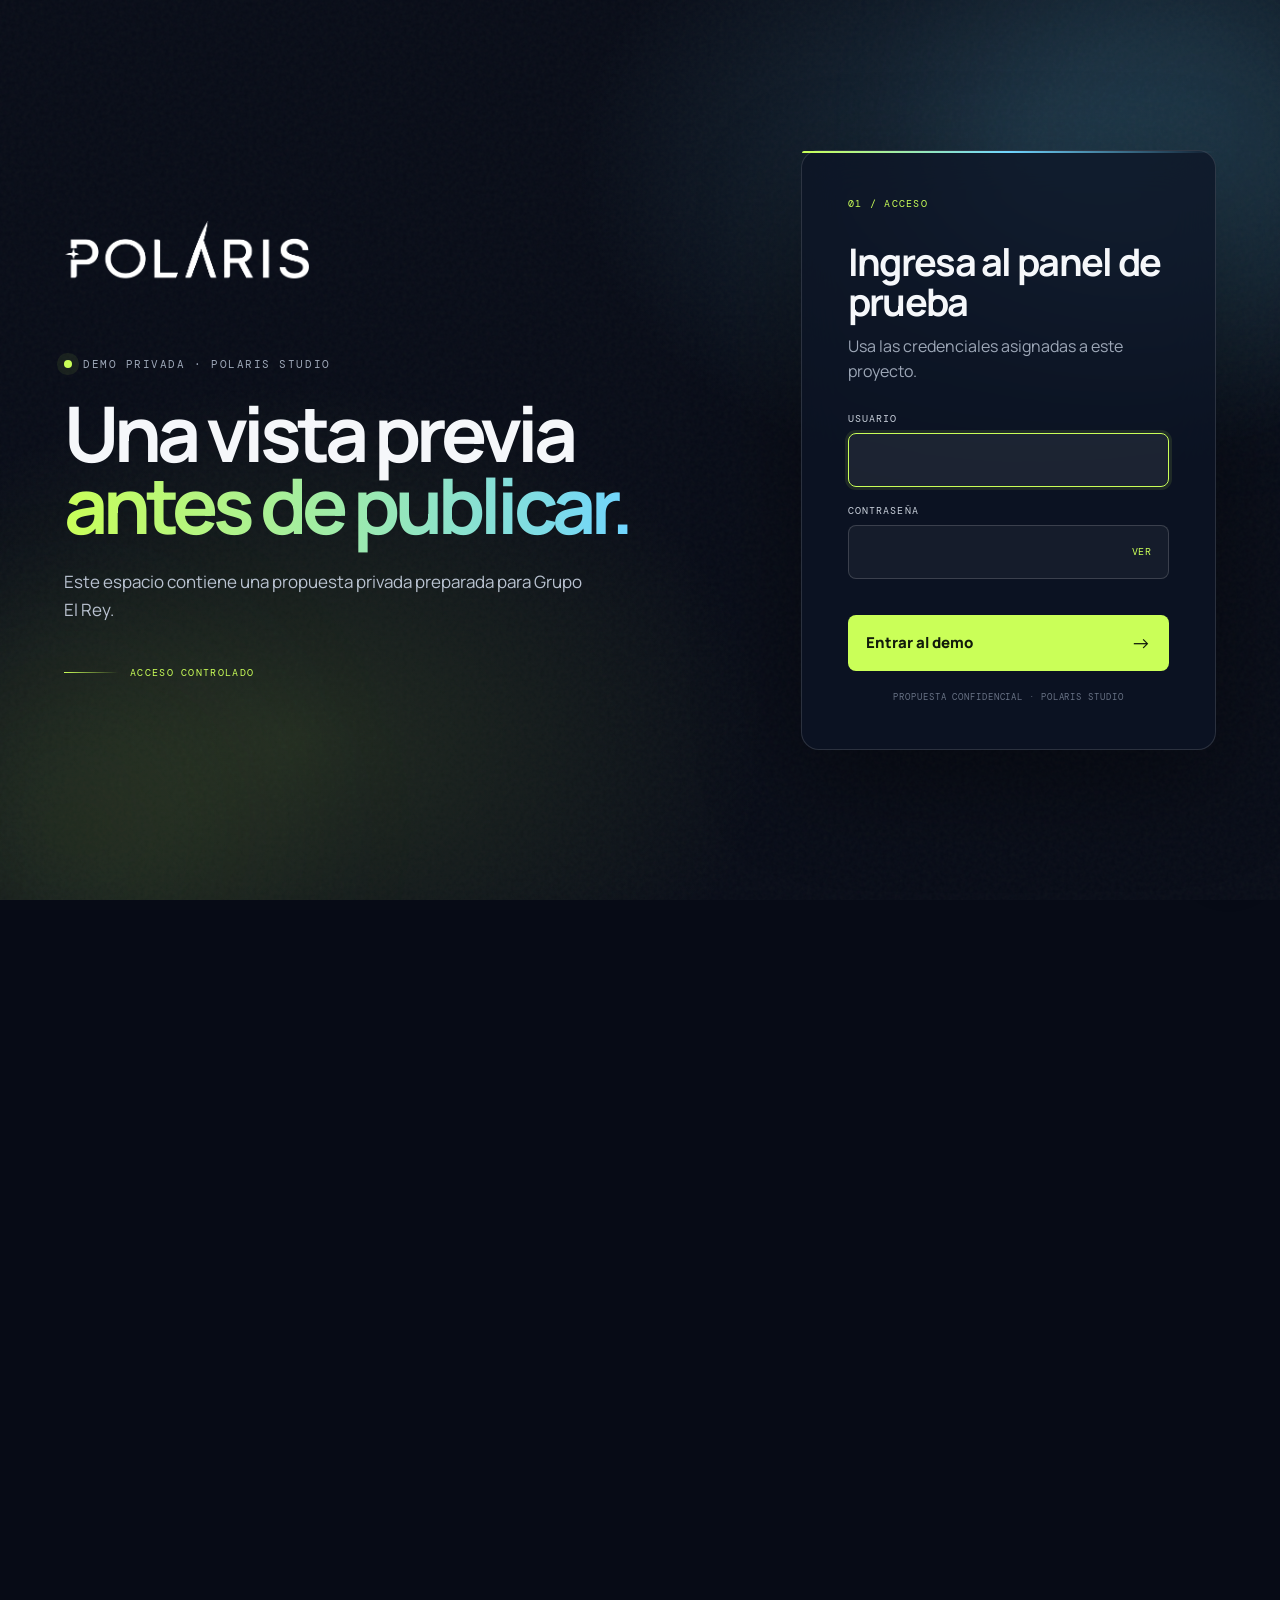
==== commit ac55d3f2: "Add files via upload" ====
--- a/landing-grupo-el-rey/index.html
+++ b/landing-grupo-el-rey/index.html
@@ -2,15 +2,17 @@
 <html lang="es" class="demo-locked-root">
 <head>
   <meta charset="utf-8">
-  <meta name="viewport" content="width=device-width, initial-scale=1">
+  <meta name="viewport" content="width=device-width, initial-scale=1, viewport-fit=cover">
   <meta name="description" content="Ofertas, sedes y atención por WhatsApp de Almacenes El Rey.">
   <meta name="theme-color" content="#070b16">
+  <meta name="color-scheme" content="dark">
+  <meta name="apple-mobile-web-app-status-bar-style" content="black-translucent">
   <title>Almacenes El Rey | Encuentra tu sede</title>
   <link rel="preconnect" href="https://fonts.googleapis.com">
   <link rel="preconnect" href="https://fonts.gstatic.com" crossorigin>
   <link href="https://fonts.googleapis.com/css2?family=DM+Sans:wght@400;500;600;700&family=Montserrat:wght@700;800;900&display=swap" rel="stylesheet">
   <link href="https://fonts.googleapis.com/css2?family=DM+Mono&family=Manrope:wght@400;500;600;700;800&display=swap" rel="stylesheet">
-  <link rel="stylesheet" href="styles.css">
+  <link rel="stylesheet" href="styles.css?v=20260827-3">
 </head>
 <body class="demo-locked">
   <section class="access-gate" id="accessGate" aria-labelledby="accessTitle">
@@ -125,6 +127,6 @@
   </div>
 
   <div class="toast" id="toast" role="status" aria-live="polite"></div>
-  <script src="app.js" defer></script>
+  <script src="app.js?v=20260827-3" defer></script>
 </body>
 </html>
--- a/landing-grupo-el-rey/styles.css
+++ b/landing-grupo-el-rey/styles.css
@@ -113,16 +113,22 @@
 }
 
 /* Acceso de demostración inspirado en Polaris Studio */
-html.demo-locked-root,body.demo-locked{overflow:hidden;background:#070b16}
-.access-gate{position:fixed;inset:0;z-index:1000;display:grid;place-items:center;width:100%;max-width:100vw;min-height:100dvh;padding:max(clamp(22px,5vw,72px),env(safe-area-inset-top)) max(clamp(22px,5vw,72px),env(safe-area-inset-right)) max(clamp(22px,5vw,72px),env(safe-area-inset-bottom)) max(clamp(22px,5vw,72px),env(safe-area-inset-left));overflow-x:hidden;overflow-y:auto;overscroll-behavior:none;scrollbar-width:none;background:radial-gradient(ellipse at 80% 18%,rgba(112,213,255,.16),transparent 31%),radial-gradient(ellipse at 23% 82%,rgba(202,255,88,.12),transparent 34%),#070b16;color:#f5f7fa;font-family:Manrope,Arial,sans-serif;transition:opacity .35s ease,visibility .35s ease}
+html.demo-locked-root{width:100%;max-width:100%;overflow:hidden;background:#070b16;color-scheme:dark;overscroll-behavior:none}
+body.demo-locked{position:fixed;inset:0;width:100%;max-width:100%;height:100%;overflow:hidden;background:#070b16;overscroll-behavior:none;touch-action:none}
+.access-gate{position:fixed;inset:0;z-index:1000;display:grid;place-items:center;box-sizing:border-box;width:100%;max-width:100%;min-height:100%;padding:max(clamp(22px,5vw,72px),env(safe-area-inset-top)) max(clamp(22px,5vw,72px),env(safe-area-inset-right)) max(clamp(22px,5vw,72px),env(safe-area-inset-bottom)) max(clamp(22px,5vw,72px),env(safe-area-inset-left));overflow-x:hidden;overflow-y:auto;overscroll-behavior:none;touch-action:pan-y;scrollbar-width:none;background:radial-gradient(ellipse at 80% 18%,rgba(112,213,255,.16),transparent 31%),radial-gradient(ellipse at 23% 82%,rgba(202,255,88,.12),transparent 34%),#070b16;color:#f5f7fa;font-family:Manrope,Arial,sans-serif;transition:opacity .35s ease,visibility .35s ease}
 .access-gate::-webkit-scrollbar{display:none}
 body:not(.demo-locked) .access-gate{opacity:0;visibility:hidden;pointer-events:none}
 .access-noise{pointer-events:none;position:absolute;inset:0;opacity:.04;background-image:url("data:image/svg+xml,%3Csvg viewBox='0 0 240 240' xmlns='http://www.w3.org/2000/svg'%3E%3Cfilter id='n'%3E%3CfeTurbulence type='fractalNoise' baseFrequency='.9' numOctaves='3' stitchTiles='stitch'/%3E%3C/filter%3E%3Crect width='100%25' height='100%25' filter='url(%23n)'/%3E%3C/svg%3E");mix-blend-mode:screen}
 .access-orb{position:absolute;border-radius:50%;filter:blur(90px);pointer-events:none}.access-orb-one{width:32vw;aspect-ratio:1;background:rgba(112,213,255,.11);right:-10%;top:-8%}.access-orb-two{width:28vw;aspect-ratio:1;background:rgba(202,255,88,.08);left:-8%;bottom:-12%}
-.access-shell{position:relative;z-index:1;width:min(1180px,100%);display:grid;grid-template-columns:1.1fr minmax(340px,.72fr);gap:clamp(55px,8vw,120px);align-items:center}
+.access-shell{position:relative;z-index:1;width:min(1180px,100%);max-width:100%;min-width:0;display:grid;grid-template-columns:minmax(0,1.1fr) minmax(340px,.72fr);gap:clamp(55px,8vw,120px);align-items:center}
 .access-intro{max-width:660px}.access-logo{display:block;width:min(245px,60%);height:auto;margin-bottom:clamp(48px,8vh,88px)}.access-kicker{display:flex;align-items:center;gap:11px;margin:0 0 26px;color:#9da7b7;font:11px 'DM Mono',monospace;letter-spacing:.14em}.access-kicker span{width:8px;height:8px;border-radius:50%;background:#caff58;box-shadow:0 0 0 7px rgba(202,255,88,.08)}.access-intro h1{font-family:Manrope,Arial,sans-serif;font-size:clamp(46px,6vw,84px);line-height:.94;letter-spacing:-.065em;margin:0 0 26px}.access-intro h1 em{font-style:normal;background:linear-gradient(92deg,#caff58,#70d5ff);-webkit-background-clip:text;background-clip:text;color:transparent}.access-intro>p:not(.access-kicker){max-width:520px;color:#b9c2d0;font-size:17px;line-height:1.65}.access-signal{display:flex;align-items:center;gap:12px;margin-top:42px;color:#caff58;font:10px 'DM Mono',monospace;letter-spacing:.13em}.access-signal i{display:block;width:54px;height:1px;background:linear-gradient(90deg,#caff58,transparent)}
 .access-card{position:relative;padding:clamp(28px,4vw,46px);background:rgba(13,21,38,.76);border:1px solid rgba(255,255,255,.13);border-radius:18px;box-shadow:0 32px 100px rgba(0,0,0,.35);backdrop-filter:blur(20px)}.access-card:before{content:"";position:absolute;inset:0 0 auto;height:2px;border-radius:18px 18px 0 0;background:linear-gradient(90deg,#caff58,#70d5ff,transparent)}.access-card-index{margin-bottom:32px;color:#caff58;font:10px 'DM Mono',monospace;letter-spacing:.13em}.access-card h2{font-family:Manrope,Arial,sans-serif;font-size:clamp(28px,3vw,38px);line-height:1.05;letter-spacing:-.045em;margin:0 0 12px}.access-card>p:not(.access-error){color:#9da7b7;line-height:1.55;margin:0 0 28px}.access-card label{display:block;margin:17px 0 8px;color:#cad1dc;font:10px 'DM Mono',monospace;letter-spacing:.11em;text-transform:uppercase}.access-card input{width:100%;height:54px;border:1px solid rgba(255,255,255,.16);border-radius:8px;background:rgba(255,255,255,.045);color:#fff;padding:0 15px;font:600 15px Manrope,Arial,sans-serif;outline:none;transition:border-color .2s,box-shadow .2s,background .2s}.access-card input:focus{border-color:#caff58;box-shadow:0 0 0 3px rgba(202,255,88,.1);background:rgba(255,255,255,.07)}.password-field{position:relative}.password-field input{padding-right:62px}.password-field button{position:absolute;right:7px;top:7px;height:40px;padding:0 10px;border:0;background:transparent;color:#caff58;font:10px 'DM Mono',monospace;letter-spacing:.08em}.access-error{min-height:22px;margin:10px 0 4px;color:#ff9f9f;font-size:13px}.access-submit{width:100%;min-height:56px;border:0;border-radius:8px;background:#caff58;color:#111b0b;padding:0 18px;display:flex;align-items:center;justify-content:space-between;font:800 15px Manrope,Arial,sans-serif;transition:transform .2s,box-shadow .2s}.access-submit:hover{transform:translateY(-2px);box-shadow:0 15px 35px rgba(202,255,88,.13)}.access-submit:disabled{opacity:.65;cursor:wait}.access-submit b{font-size:20px;font-weight:400}.access-card>small{display:block;margin-top:20px;text-align:center;color:#697386;font:9px 'DM Mono',monospace;letter-spacing:.1em;text-transform:uppercase}.access-card.is-invalid{animation:access-shake .35s ease}@keyframes access-shake{25%{transform:translateX(-7px)}50%{transform:translateX(6px)}75%{transform:translateX(-3px)}}
 @media(max-width:980px){.access-gate{align-items:start}.access-shell{grid-template-columns:minmax(0,1fr);gap:42px}.access-intro{min-width:0;padding-top:12px}.access-logo{width:190px;margin-bottom:46px}.access-intro h1{font-size:clamp(43px,11vw,66px);overflow-wrap:anywhere}.access-intro>p:not(.access-kicker){font-size:16px}.access-signal{display:none}.access-card{width:100%;max-width:560px;min-width:0}}
 @media(max-width:520px){.access-gate{padding:max(22px,env(safe-area-inset-top)) max(16px,env(safe-area-inset-right)) max(28px,env(safe-area-inset-bottom)) max(16px,env(safe-area-inset-left))}.access-shell{gap:30px}.access-logo{width:165px;margin-bottom:38px}.access-intro h1{font-size:42px}.access-intro>p:not(.access-kicker){font-size:15px}.access-card{padding:27px 21px}.access-card-index{margin-bottom:24px}}
 @media(orientation:landscape) and (max-height:520px){.access-gate{padding-top:max(18px,env(safe-area-inset-top));padding-bottom:max(18px,env(safe-area-inset-bottom))}.access-shell{gap:28px}.access-logo{width:150px;margin-bottom:28px}.access-intro h1{font-size:clamp(40px,8vw,58px)}.access-intro>p:not(.access-kicker){max-width:650px}.access-card{max-width:620px}}
 @media(prefers-reduced-motion:reduce){.access-gate,.access-card,.access-submit{transition:none}.access-card.is-invalid{animation:none}}
+
+/* Contención estricta para Safari iOS: nunca permitir paneo lateral */
+.access-intro,.access-card,.access-card input,.password-field,.access-submit{max-width:100%;min-width:0}
+.access-intro,.access-card{width:100%}
+@supports(overflow:clip){html.demo-locked-root{overflow:clip}.access-gate{overflow-x:clip}}
